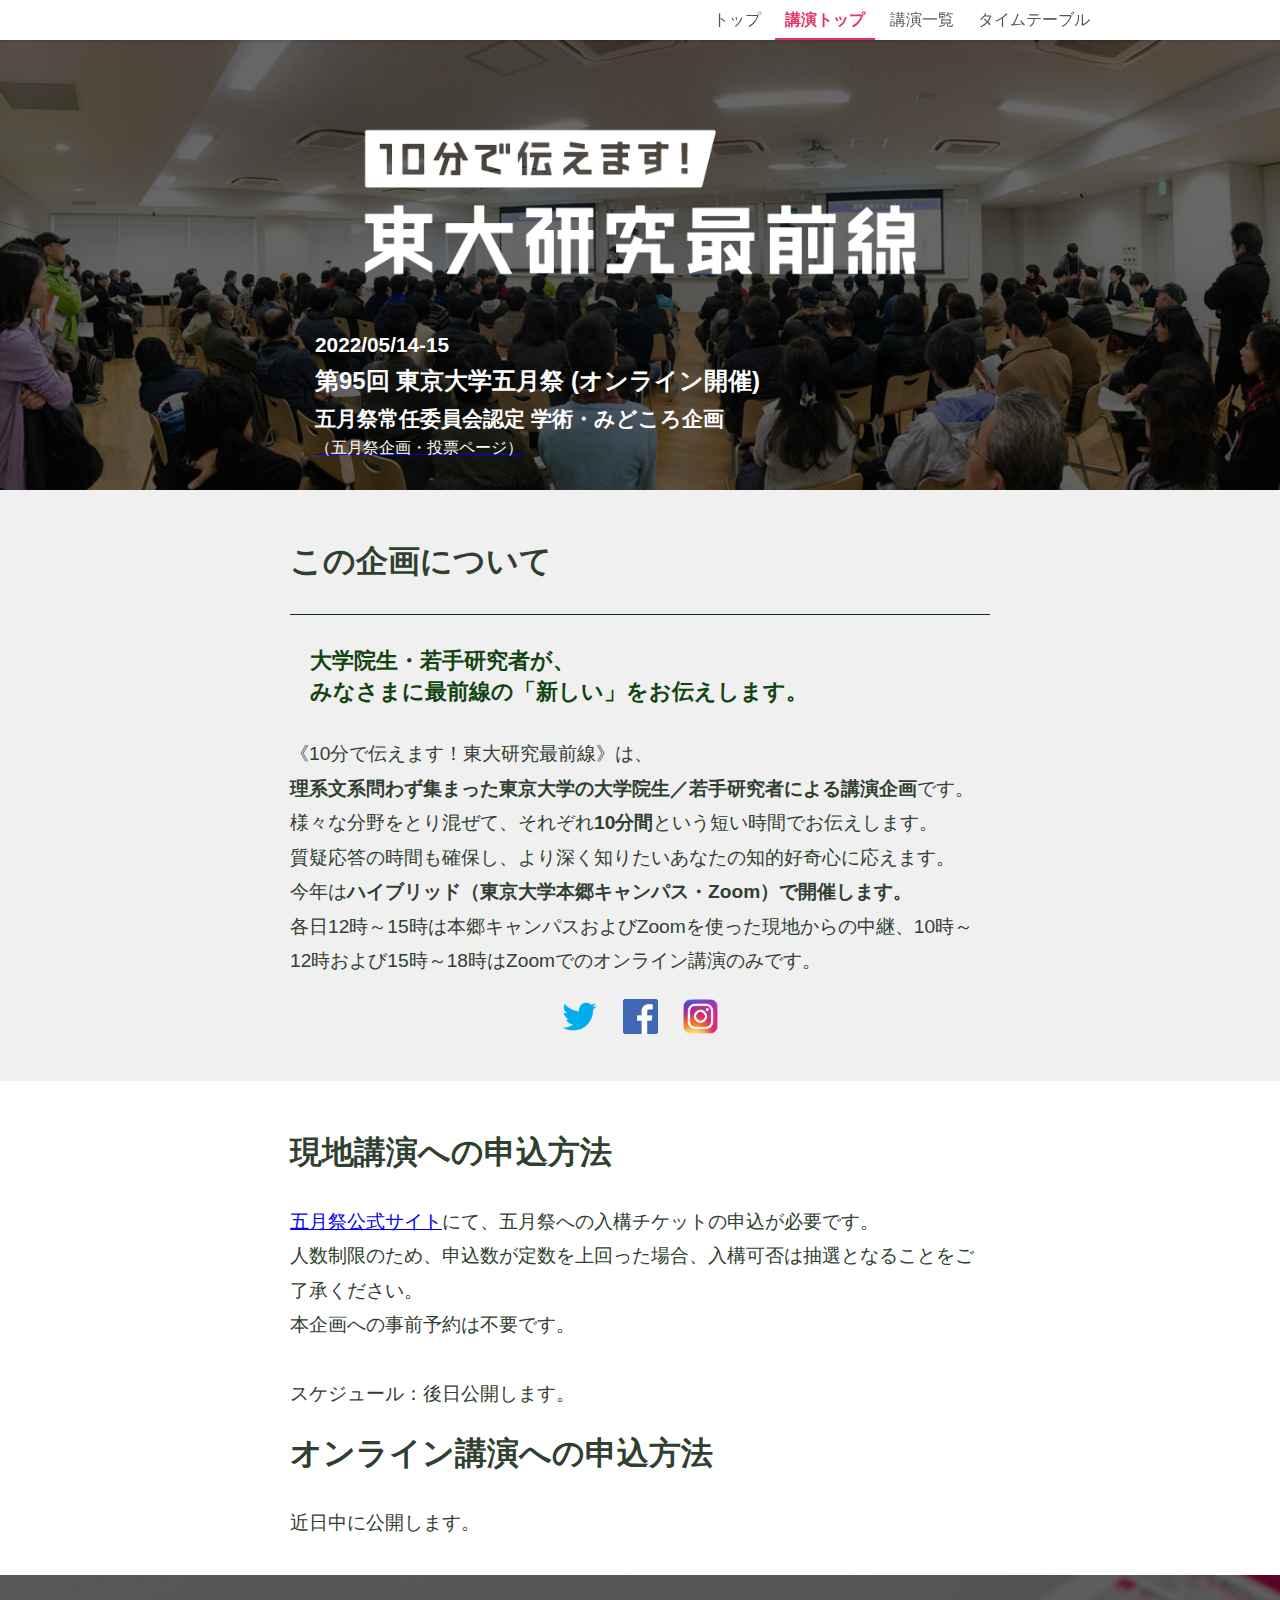
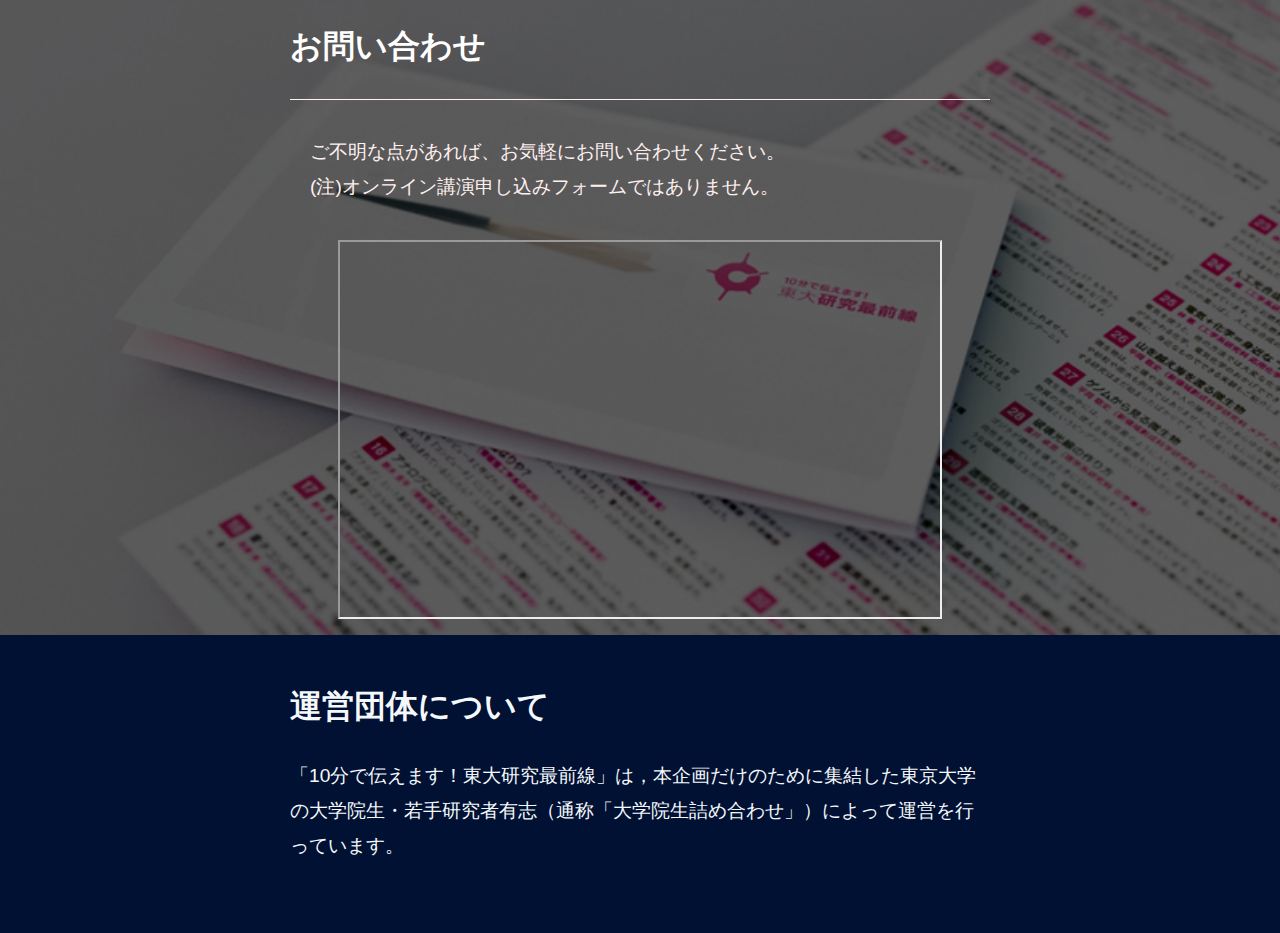
==== index.html @ 5aad7ba6 "initial" ====
﻿<!DOCTYPE html>
<html lang="ja">
  <head>
    <meta charset="UTF-8">
    <meta name="viewport" content="width=360">
    <meta name="description" content="2022年度東京大学五月祭企画「10分で伝えます！東大研究最前線」のウェブページです。最先端の研究について10分間で分かりやすくお伝えします。">
    <meta name="keywords" content="東京大学,東大,五月祭,学園祭,講演,2022,10分で伝えます,10分,東大研究最前線,研究最前線,研究">
    <title>2022年度五月祭「10分で伝えます！東大研究最前線」</title>
    <link rel="stylesheet" href="css/main.css?201804201023">

    <!-- OGP -->
    <meta name="twitter:card" content="summary">
    <meta name="twitter:site" content="@ut10min">
    <meta name="twitter:creator" content="@ut10min">
    <meta name="twitter:title" content="2022年度五月祭「10分で伝えます！東大研究最前線」 - 講演トップ">
    <meta name="twitter:description" content="2022年度東京大学五月祭企画「10分で伝えます！東大研究最前線」のウェブページです。最先端の研究について10分間で分かりやすくお伝えします。">
    <meta name="twitter:image" content="https://ut-10min.github.io/mf95/img/kf_min.png">
    <meta property="og:title" content="2022年度五月祭「10分で伝えます！東大研究最前線」 - 講演トップ">
    <meta property="og:url" content="https://ut-10min.github.io/mf95/timetable.html">
    <meta property="og:image" content="https://ut-10min.github.io/mf95/img/kf_min.png">
    <meta property="og:site_name" content="2022年度五月祭「10分で伝えます！東大研究最前線」">

    <!-- jQuery -->
    <script src="https://ajax.googleapis.com/ajax/libs/jquery/1.8.2/jquery.min.js"></script>

    <!-- Global site tag (gtag.js) - Google Analytics -->
    <script async src="https://www.googletagmanager.com/gtag/js?id=UA-123778672-1"></script>
    <script>
      window.dataLayer = window.dataLayer || [];
      function gtag(){dataLayer.push(arguments);}
      gtag('js', new Date());

      gtag('config', 'UA-123778672-1');
    </script>

    <!-- user script -->
    <script src="js/main.js"></script>
  </head>
  <body>
    <div class="fixed-nav">
      <div class="fixed-nav-inner">
        <a href="/">トップ</a>
        <!-- <a href="index.html" class="active">トップ</a> -->
        <a href="index.html" class="active">講演トップ</a>
        <a href="talks.html">講演一覧</a>
        <a href="timetable.html">タイムテーブル</a>
      </div>
    </div>
    <div class="container">
      <div id="title-hero">
        <div id="title-logo">
          <img src="img/title.png">
        </div>
        <div id="title-info">
          <p>2022/05/14-15</p>
          <h4>第95回&nbsp;東京大学五月祭 (オンライン開催)</h4>
           <!--<p>申込は<a href="https://ut-10min.github.io/registration/" style="color : #ffffff;">こちら</a>から</p>-->
          <p>五月祭常任委員会認定&nbsp;学術・みどころ企画</p>
          <a href="vote.html"><font color="#fffafa">（五月祭企画・投票ページ）</font></a> 
        </div>
      </div>
      <div class="full-article" id="article-intro">
        <h2>この企画について</h2>
        <div class="article-headline">
          <h3>大学院生・若手研究者が、<br>
          みなさまに最前線の「新しい」をお伝えします。</h3>
        </div>
        <p>
            《10分で伝えます！東大研究最前線》は、<br>
            <b>理系文系問わず集まった東京大学の大学院生／若手研究者による講演企画</b>です。<br>
            様々な分野をとり混ぜて、それぞれ<b>10分間</b>という短い時間でお伝えします。<br>
            質疑応答の時間も確保し、より深く知りたいあなたの知的好奇心に応えます。<br>
            今年は<b>ハイブリッド（東京大学本郷キャンパス・Zoom）で開催します。</b><br />
            各日12時～15時は本郷キャンパスおよびZoomを使った現地からの中継、10時～12時および15時～18時はZoomでのオンライン講演のみです。
        </p>
        <p class="center" id="socialicons">
          <a href="https://twitter.com/ut10min" target="_blank">
            <img src="img/tweet.png"></a>
          <a href="https://www.facebook.com/10minScience/" target="_blank">
            <img src="img/facebook.png"></a>
          <a href="https://www.instagram.com/ut10min/" target="_blank">
          <!-- <a href="img/instagram_qr.png" target="_blank"> -->
            <img src="img/instagram.png"></a>
            <!-- <img src="img/instagram_qr.png"></a> -->
        </p>
      </div>
      <div class="full-article" id="article-access">
        <h2>現地講演への申込方法</h2>
        <p>
            <a href="https://gogatsusai.jp/95/visitor/entry" target="_blank">五月祭公式サイト</a>にて、五月祭への入構チケットの申込が必要です。<br />
            人数制限のため、申込数が定数を上回った場合、入構可否は抽選となることをご了承ください。<br />
            本企画への事前予約は不要です。<br/>
            <br/>
    <!--講演はzoomビデオウェビナーを通して行います。<br>
          申込方法は近日公開します。-->
          <!-- <b>申込みはこちらの<a href="https://ut-10min.github.io/registration/">参加者登録フォーム</a>からお願いします。</b><br>-->
          <!--申込終了しました。ご参加ありがとうございました。<br>-->
          <!--[2022/11/21 11:00-12:30頃] 参加者登録フォームとカンパページが入れ替わる事態が発生しておりました。皆様にご迷惑をおかけし、大変申し訳ございません。現在は復旧しております。-->
          <!--<br>-->
          <!--<br>-->
          <!--<br>-->
          スケジュール：後日公開します。
          <!--よろしければ、こちらの<a href="https://ut-10min.github.io/donation/">PayPalウェブサイト</a>から本企画の運営のためのカンパにご協力ください。<br>-->
        </p>
        <h2>オンライン講演への申込方法</h2>
          <p>
              近日中に公開します。
          </p>
      </div>
      <!-- <div class="full-article" id="article-access">
        <h2>会場へのアクセス</h2>
        <div class="article-headline">
            <p>東京大学本郷キャンパス
                <br>工学部３号館 ２階 ３１号講義室</p>
            <p>開場時間：10:00 - 17:30</p>
        </div>
        <div id="access-googlemap">
            <div class="remove-touch">
                <iframe src="https://www.google.com/maps/embed?pb=!1m18!1m12!1m3!1d6479.20333761522!2d139.76010608715725!3d35.71141868380677!2m3!1f0!2f0!3f0!3m2!1i1024!2i768!4f13.1!3m3!1m2!1s0x0%3A0xc0370d80ba52c2f4!2z5p2x5Lqs5aSn5a2m5bel5a2m6YOoM-WPt-mkqA!5e0!3m2!1sja!2sjp!4v1492669423430"
                    width="700" height="550" frameborder="0" style="border:0" allowfullscreen></iframe>
            </div>
            <div class="remove-pc">
                <iframe src="https://www.google.com/maps/embed?pb=!1m18!1m12!1m3!1d6479.305314758033!2d139.76019191784573!3d35.7101642232438!2m3!1f0!2f0!3f0!3m2!1i1024!2i768!4f13.1!3m3!1m2!1s0x0%3A0xc0370d80ba52c2f4!2z5p2x5Lqs5aSn5a2m5bel5a2m6YOoM-WPt-mkqA!5e0!3m2!1sja!2sjp!4v1492669562264"
                    width="300" height="300" frameborder="0" style="border:0" allowfullscreen></iframe>
            </div>
        </div>
      </div> -->
      <div class="full-article article-dark" id="article-inquiry">
        <h2>お問い合わせ</h2>
        <div class="article-headline">
          <p>
            ご不明な点があれば、お気軽にお問い合わせください。
            <br>(注)オンライン講演申し込みフォームではありません。
          </p>
        </div>
        <div id="inquiry-form-pc">
          <iframe src="https://ws.formzu.net/fgen/S65772278/" id="inqury-iframe" scrolling="yes"></iframe>
        </div>
        <div id="inquiry-form-touch">
          <iframe src="https://ws.formzu.net/sfgen/S65772278/" id="inqury-iframe" scrolling="yes"></iframe>
        </div>
      </div>
      <div class="full-article" id="article-us">
        <h2>運営団体について</h2>
        <p>
          「10分で伝えます！東大研究最前線」は，本企画だけのために集結した東京大学の大学院生・若手研究者有志（通称「大学院生詰め合わせ」）によって運営を行っています。<br>
          <br>
        </p>
        <!-- <p>本団体では，企画に参加・協力してくださる院生（含: 六年制学科高学年生）の方を募集しています！お問い合わせフォームからお気軽にお声掛けください。</p> -->
      </div>
    </div>
  </body>
</html>
---- css/main.css ----
@charset "UTF-8";
/* utility */
.clearfix:after {
  content: "";
  clear: both;
  display: block; }

@media screen and (max-width: 639px) {
  .remove-touch {
    display: none; } }

@media screen and (min-width: 640px) {
  .remove-pc {
    display: none; } }

@media screen and (max-width: 639px) {
  html {
    font-size: 70%; } }

body {
  margin: 40px 0 0 0;
  background: #F5F8FA;
  font-family: 'ヒラギノ角ゴ Pro W3','Hiragino Kaku Gothic Pro','メイリオ',Meiryo,Osaka,'ＭＳ Ｐゴシック','MS PGothic',sans-serif;
  color: #304030; }

.fixed-nav {
  position: fixed;
  top: 0px;
  width: 100%;
  height: 40px;
  z-index: 10000;
  background: #fff;
  box-shadow: 0 0 2px 2px rgba(0, 0, 0, 0.1);
  text-align: right; }
  .fixed-nav .fixed-nav-inner {
    max-width: 960px;
    height: 100%;
    margin: 0 auto;
    box-sizing: border-box;
    padding: 0 20px; }
    @media screen and (max-width: 639px) {
      .fixed-nav .fixed-nav-inner {
        padding: 0 10px; } }
  .fixed-nav a {
    display: inline-block;
    height: 100%;
    padding: 0 10px;
    box-sizing: border-box;
    text-decoration: none;
    line-height: 40px;
    color: #555; }
    @media screen and (max-width: 639px) {
      .fixed-nav a {
        padding: 0 5px;
        font-size: 120%; } }
    .fixed-nav a:hover, .fixed-nav a.active {
      border-bottom: solid 2px #e73262;
      color: #e73262;
      font-weight: bolder; }

.container {
  width: 100%;
  margin: 0 auto;
  background: #fff; }
  .container a.anchor {
    display: block;
    visibility: none;
    position: relative;
    top: -40px; }

.full-article {
  margin: 0 auto;
  padding: 30px 5%; }
  @media screen and (max-width: 639px) {
    .full-article {
      padding: 15px 5%; } }
  .full-article h2 {
    max-width: 700px;
    margin: 20px auto 30px;
    font-size: 200%; }
    @media screen and (max-width: 639px) {
      .full-article h2 {
        margin: 15px auto 20px; } }
  .full-article p {
    max-width: 700px;
    margin: 5px auto;
    font-size: 120%;
    line-height: 180%; }
    @media screen and (max-width: 639px) {
      .full-article p {
        line-height: 170%; } }
    .full-article p.center {
      text-align: center; }
  .full-article a {
    text-decoration: underline; }
    .full-article a:visited {
      color: #304030; }
  .full-article .article-headline {
    box-sizing: border-box;
    max-width: 700px;
    margin: 20px auto;
    padding: 30px 20px 10px;
    border-top: solid 1px #003300;
    color: #114411; }
    @media screen and (max-width: 639px) {
      .full-article .article-headline {
        margin: 20px auto 10px;
        padding: 15px 15px; } }
    .full-article .article-headline h3 {
      font-size: 140%;
      margin: 0; }
  .full-article.article-dark {
    color: #fff; }
    .full-article.article-dark .article-headline {
      color: #fff0f0;
      border-color: #fff0f0; }
    .full-article.article-dark a {
      text-decoration: underline;
      color: #fff0f0; }

#title-hero {
  box-sizing: border-box;
  height: 450px;
  background-image: url(../img/title_background.png);
  background-size: cover;
  background-position: center;
  padding-top: 80px; }
  @media screen and (max-width: 640px) {
    #title-hero {
      height: 300px; } }
  @media screen and (max-width: 640px) {
    #title-hero {
      padding-top: 50px; } }
  #title-hero #title-logo {
    margin: 0 auto;
    max-width: 600px;
    text-align: center; }
    #title-hero #title-logo img {
      width: 95%; }
  #title-hero #title-info {
    margin: 45px auto;
    padding: 0 10px;
    max-width: 650px;
    text-align: left; }
    @media screen and (max-width: 640px) {
      #title-hero #title-info {
        margin: 30px auto; } }
    #title-hero #title-info p {
      color: #fff;
      font-weight: bold;
      font-size: 130%;
      margin: 5px 0; }
    #title-hero #title-info h4 {
      color: #fff;
      font-size: 150%;
      margin: 8px 0; }

#article-intro {
  background-color: #f0f0f0; }
  #article-intro #socialicons {
    margin-top: 20px; }
    #article-intro #socialicons img {
      height: 35px;
      margin: 0 10px; }

#article-access #access-googlemap {
  text-align: center; }

#article-inquiry {
  height: 600px;
  background-image: url(../img/pamphlet.png);
  background-size: cover;
  background-position: center; }
  @media screen and (max-width: 640px) {
    #article-inquiry {
      height: 650px; } }
  #article-inquiry #inquiry-form-pc {
    text-align: center; }
    @media screen and (max-width: 639px) {
      #article-inquiry #inquiry-form-pc {
        display: none; } }
    #article-inquiry #inquiry-form-pc iframe {
      width: 600px;
      height: 375px; }
  #article-inquiry #inquiry-form-touch {
    text-align: center; }
    @media screen and (min-width: 640px) {
      #article-inquiry #inquiry-form-touch {
        display: none; } }
    #article-inquiry #inquiry-form-touch iframe {
      width: 300px;
      height: 460px; }

#article-credit {
  background: #142b18; }
  #article-credit h3 {
    margin-top: 30px;
    text-align: center;
    font-size: 140%; }
  #article-credit #copyright {
    margin-top: 30px;
    text-align: center;
    font-size: 80%; }

.talk-header {
  margin-bottom: 10px; }
  .talk-header span.title {
    font-size: 140%; }
  .talk-header span.name {
    font-size: 110%; }
  .talk-header span.major {
    font-size: 110%;
    color: gray; }

.talk-abs {
  margin-bottom: 30px;
  margin-left: 20px; }

.time-table {
  margin-left: 10px; }
  .time-table td.title {
    padding-left: 10px; }
  .time-table td.name {
    padding-left: 10px; }

/*# sourceMappingURL=main.css.map */
#article-us {
  background: #013; 
  color: #F5F8FA;}
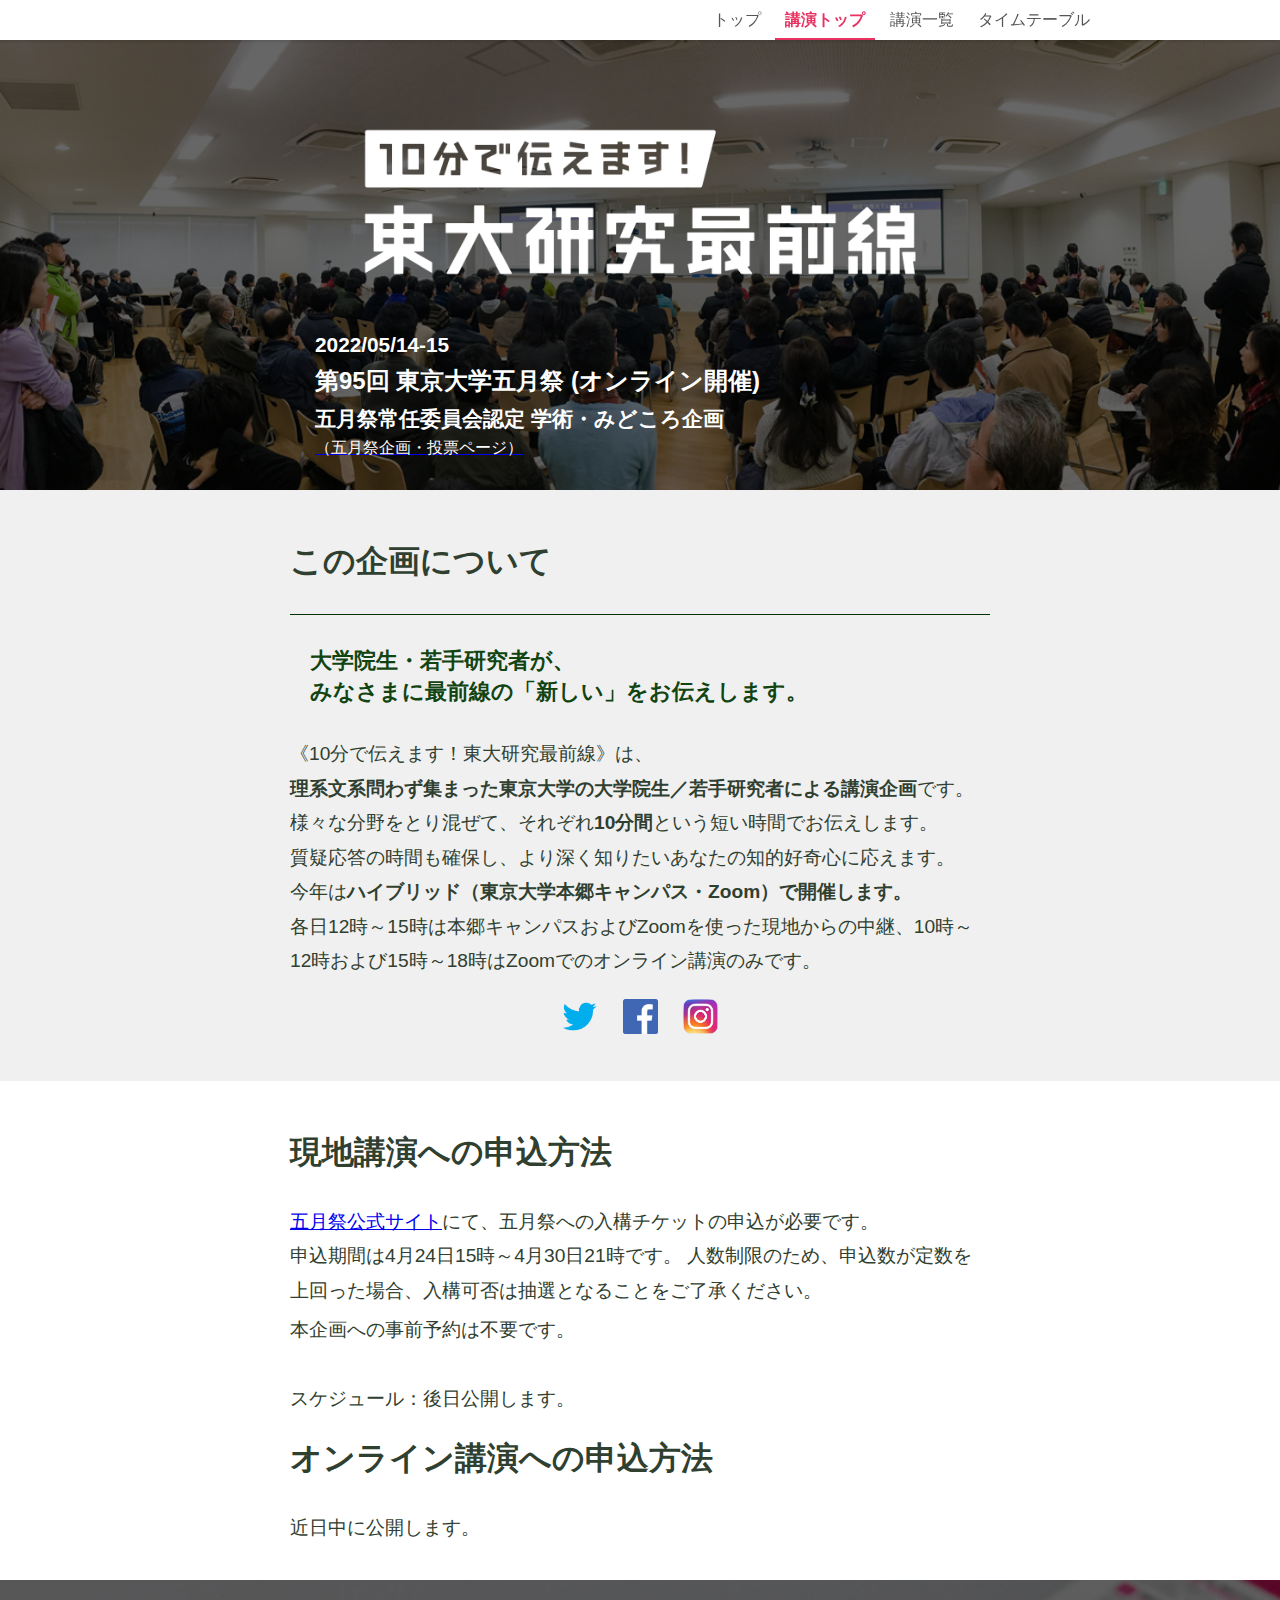
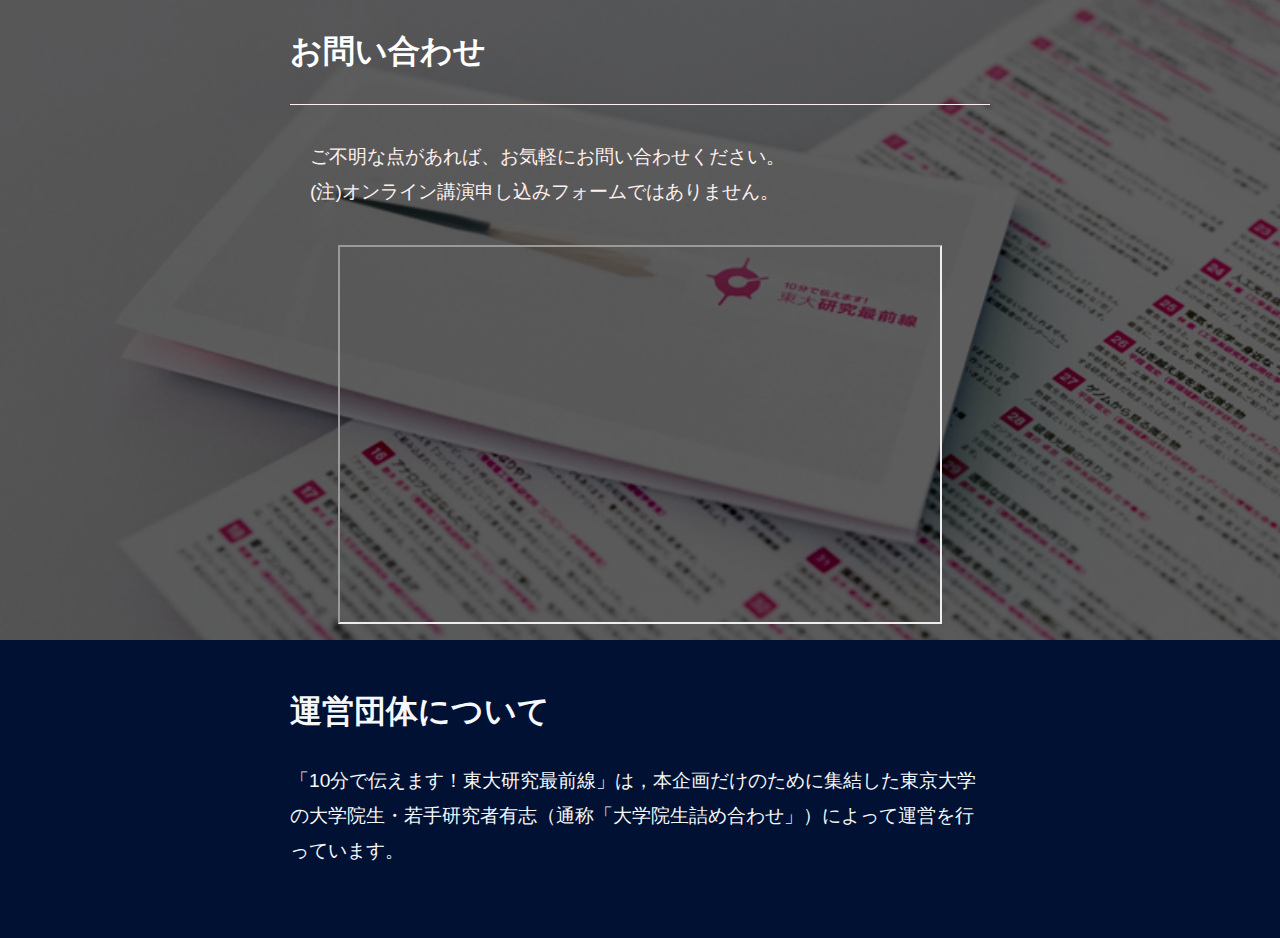
==== commit 65e42d14: "update" ====
--- a/index.html
+++ b/index.html
@@ -88,7 +88,10 @@
         <h2>現地講演への申込方法</h2>
         <p>
             <a href="https://gogatsusai.jp/95/visitor/entry" target="_blank">五月祭公式サイト</a>にて、五月祭への入構チケットの申込が必要です。<br />
+            申込期間は4月24日15時～4月30日21時です。
             人数制限のため、申込数が定数を上回った場合、入構可否は抽選となることをご了承ください。<br />
+        </p>
+          <p>
             本企画への事前予約は不要です。<br/>
             <br/>
     <!--講演はzoomビデオウェビナーを通して行います。<br>
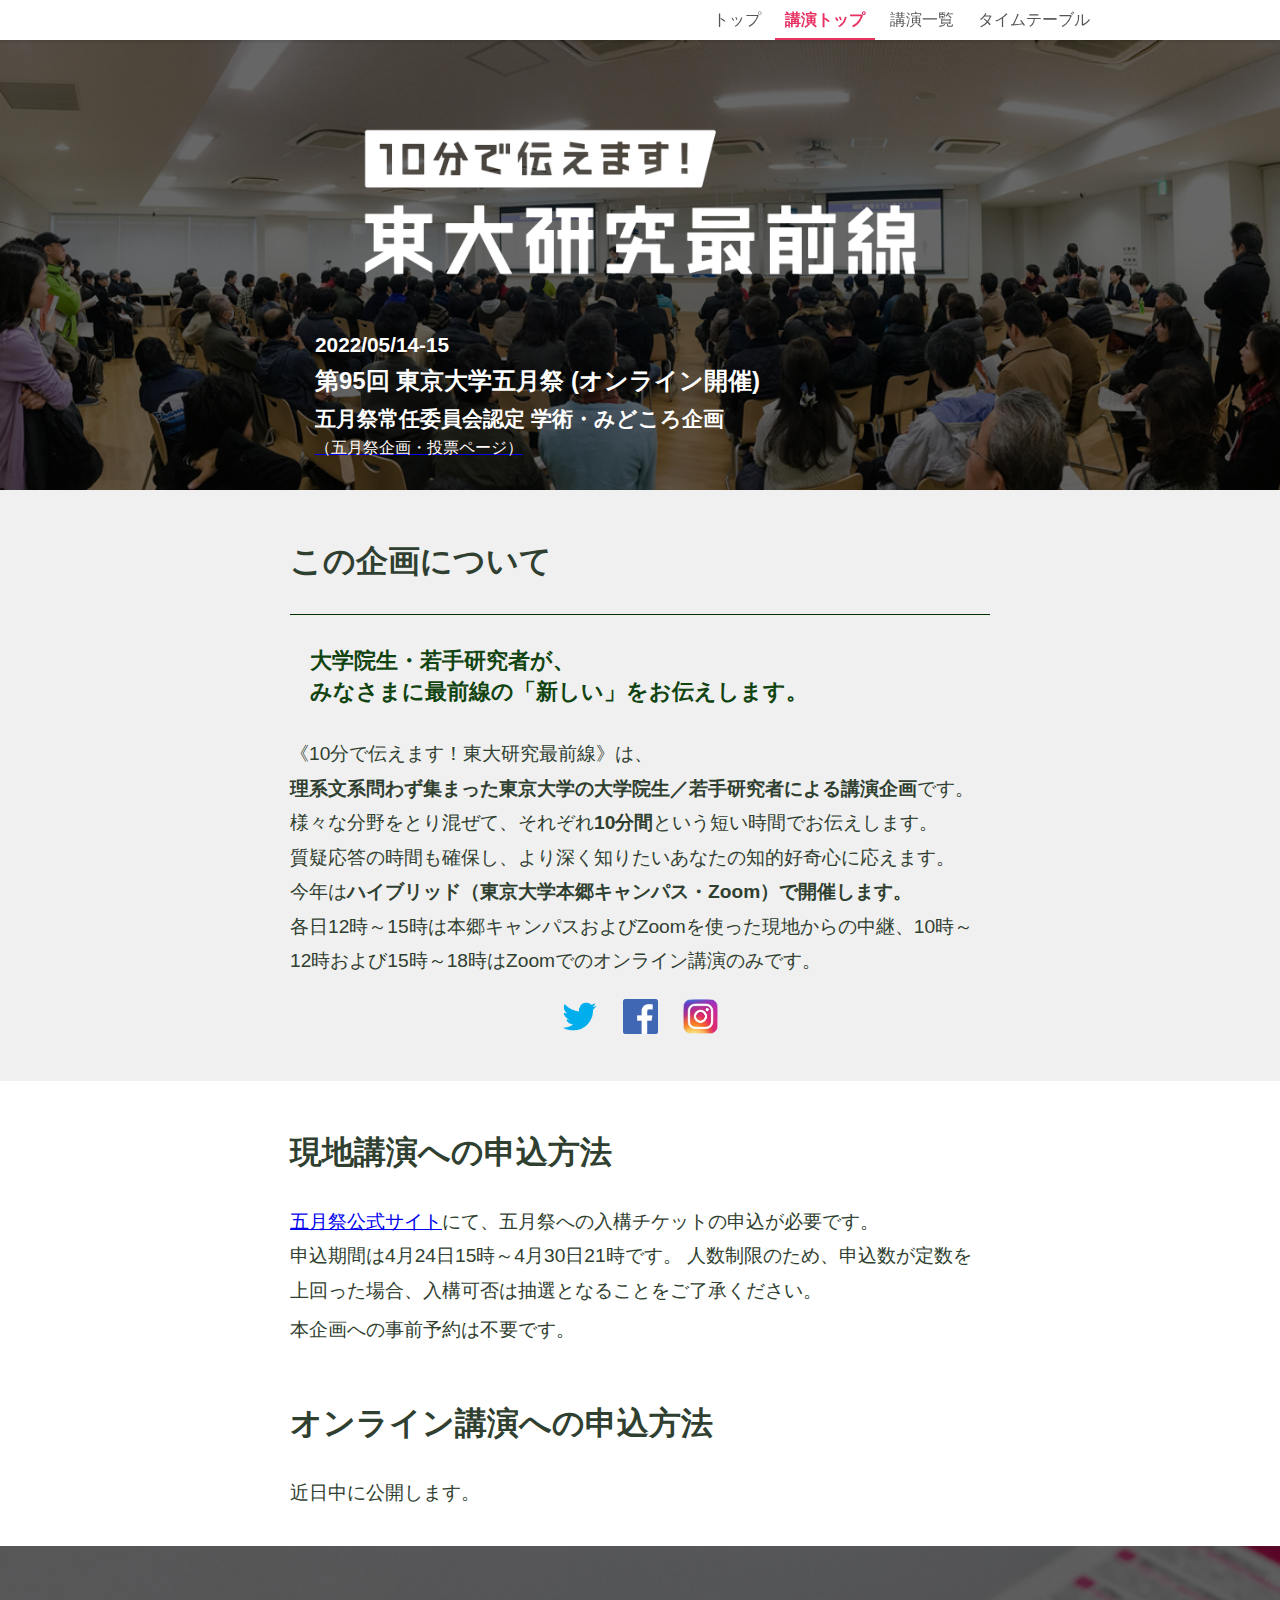
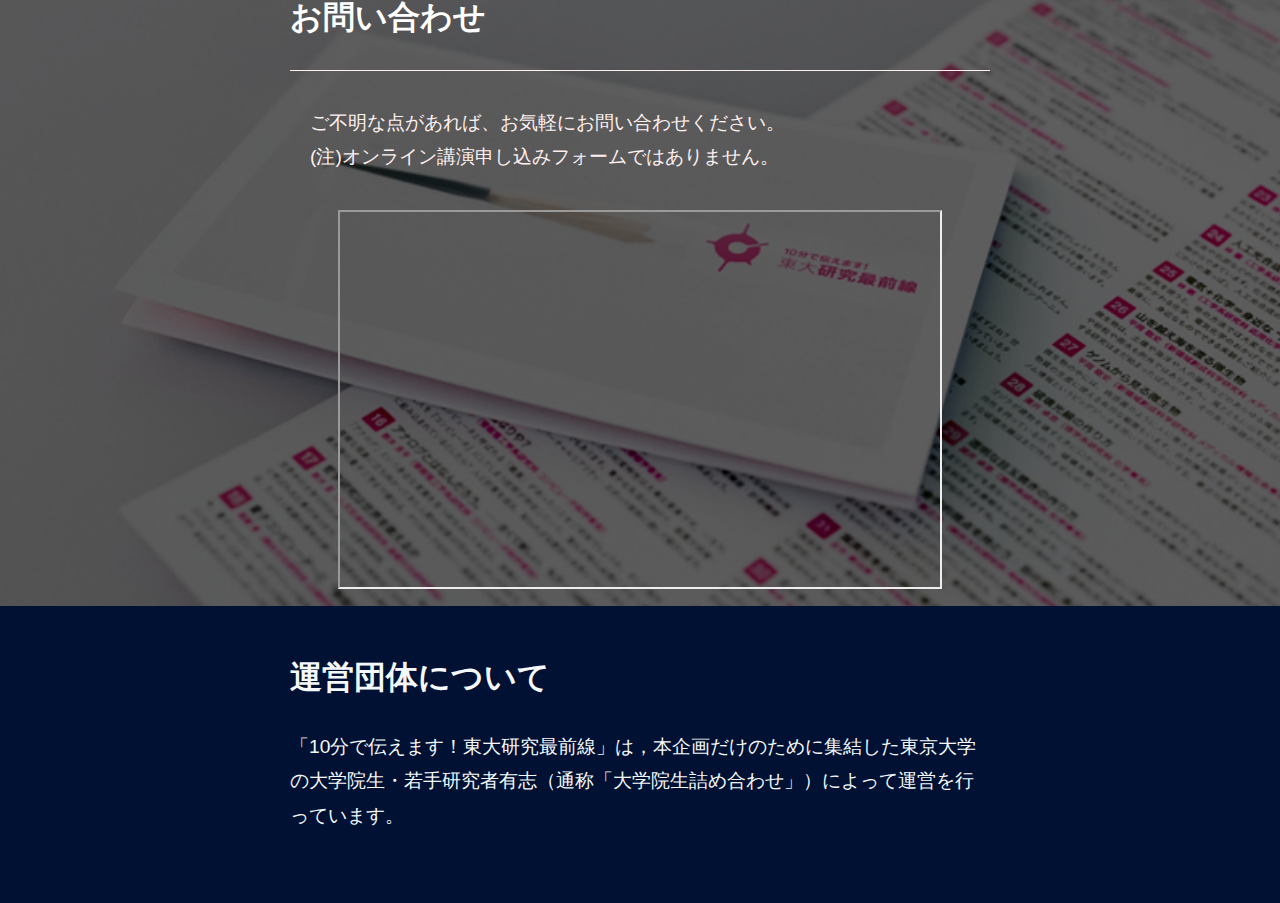
==== commit a716df36: "Update index.html" ====
--- a/index.html
+++ b/index.html
@@ -102,7 +102,6 @@
           <!--<br>-->
           <!--<br>-->
           <!--<br>-->
-          スケジュール：後日公開します。
           <!--よろしければ、こちらの<a href="https://ut-10min.github.io/donation/">PayPalウェブサイト</a>から本企画の運営のためのカンパにご協力ください。<br>-->
         </p>
         <h2>オンライン講演への申込方法</h2>
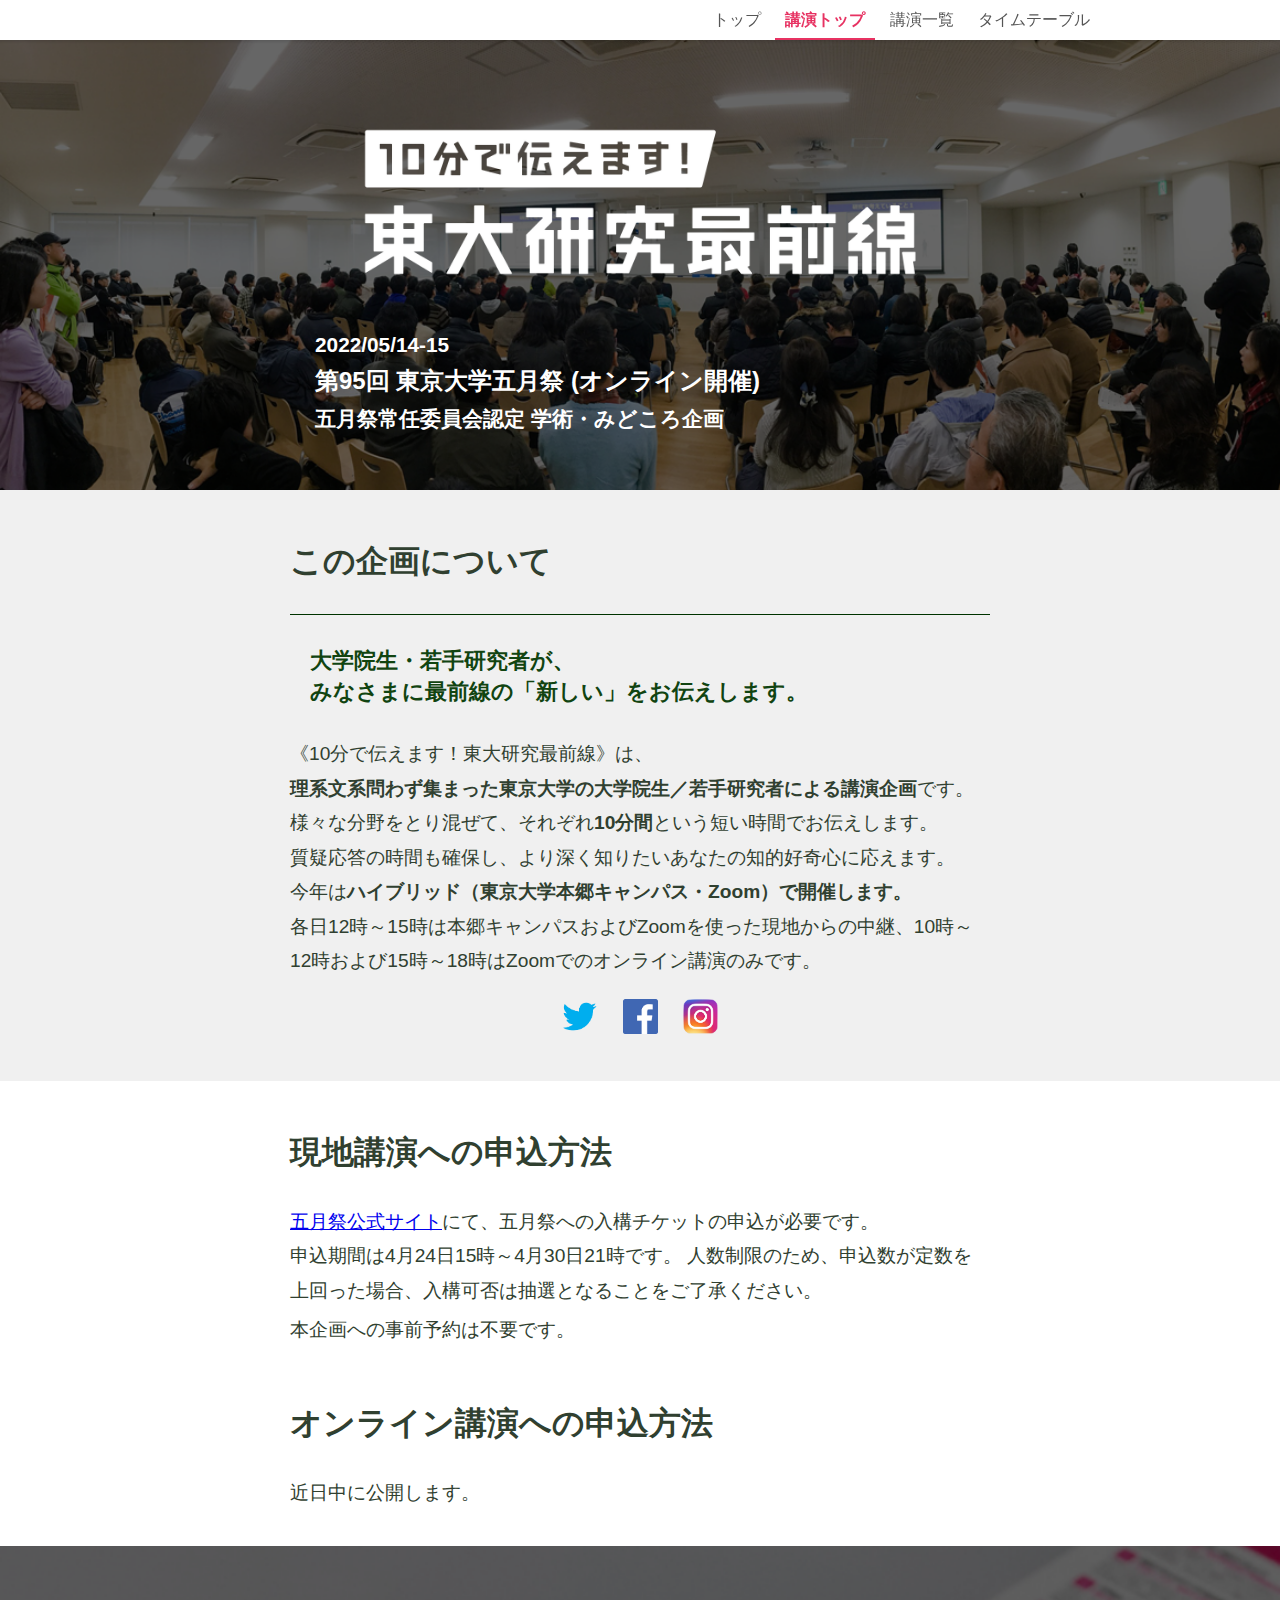
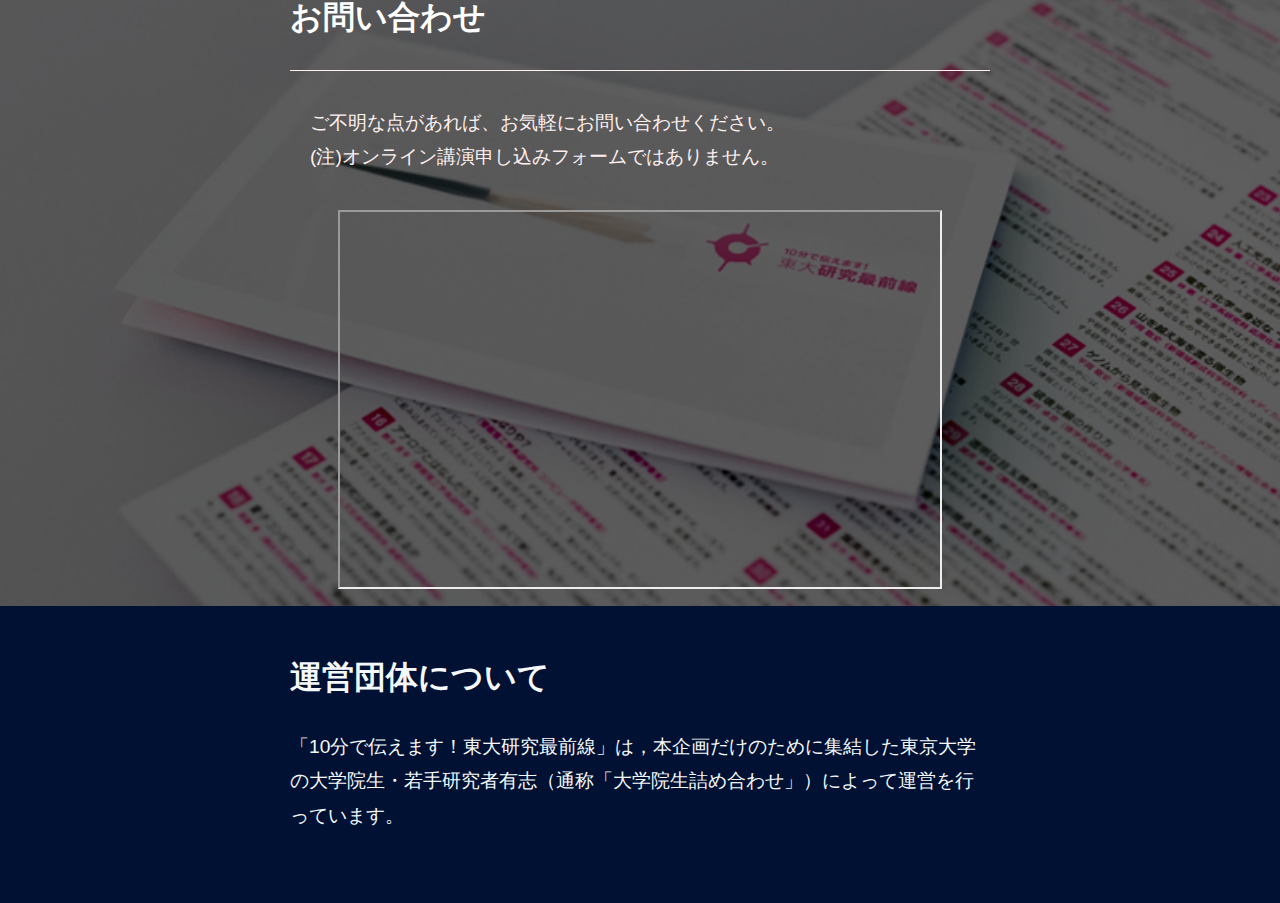
==== commit ccc06cc4: "delete vote" ====
--- a/index.html
+++ b/index.html
@@ -56,7 +56,7 @@
           <h4>第95回&nbsp;東京大学五月祭 (オンライン開催)</h4>
            <!--<p>申込は<a href="https://ut-10min.github.io/registration/" style="color : #ffffff;">こちら</a>から</p>-->
           <p>五月祭常任委員会認定&nbsp;学術・みどころ企画</p>
-          <a href="vote.html"><font color="#fffafa">（五月祭企画・投票ページ）</font></a> 
+          <!--<a href="vote.html"><font color="#fffafa">（五月祭企画・投票ページ）</font></a>--> 
         </div>
       </div>
       <div class="full-article" id="article-intro">
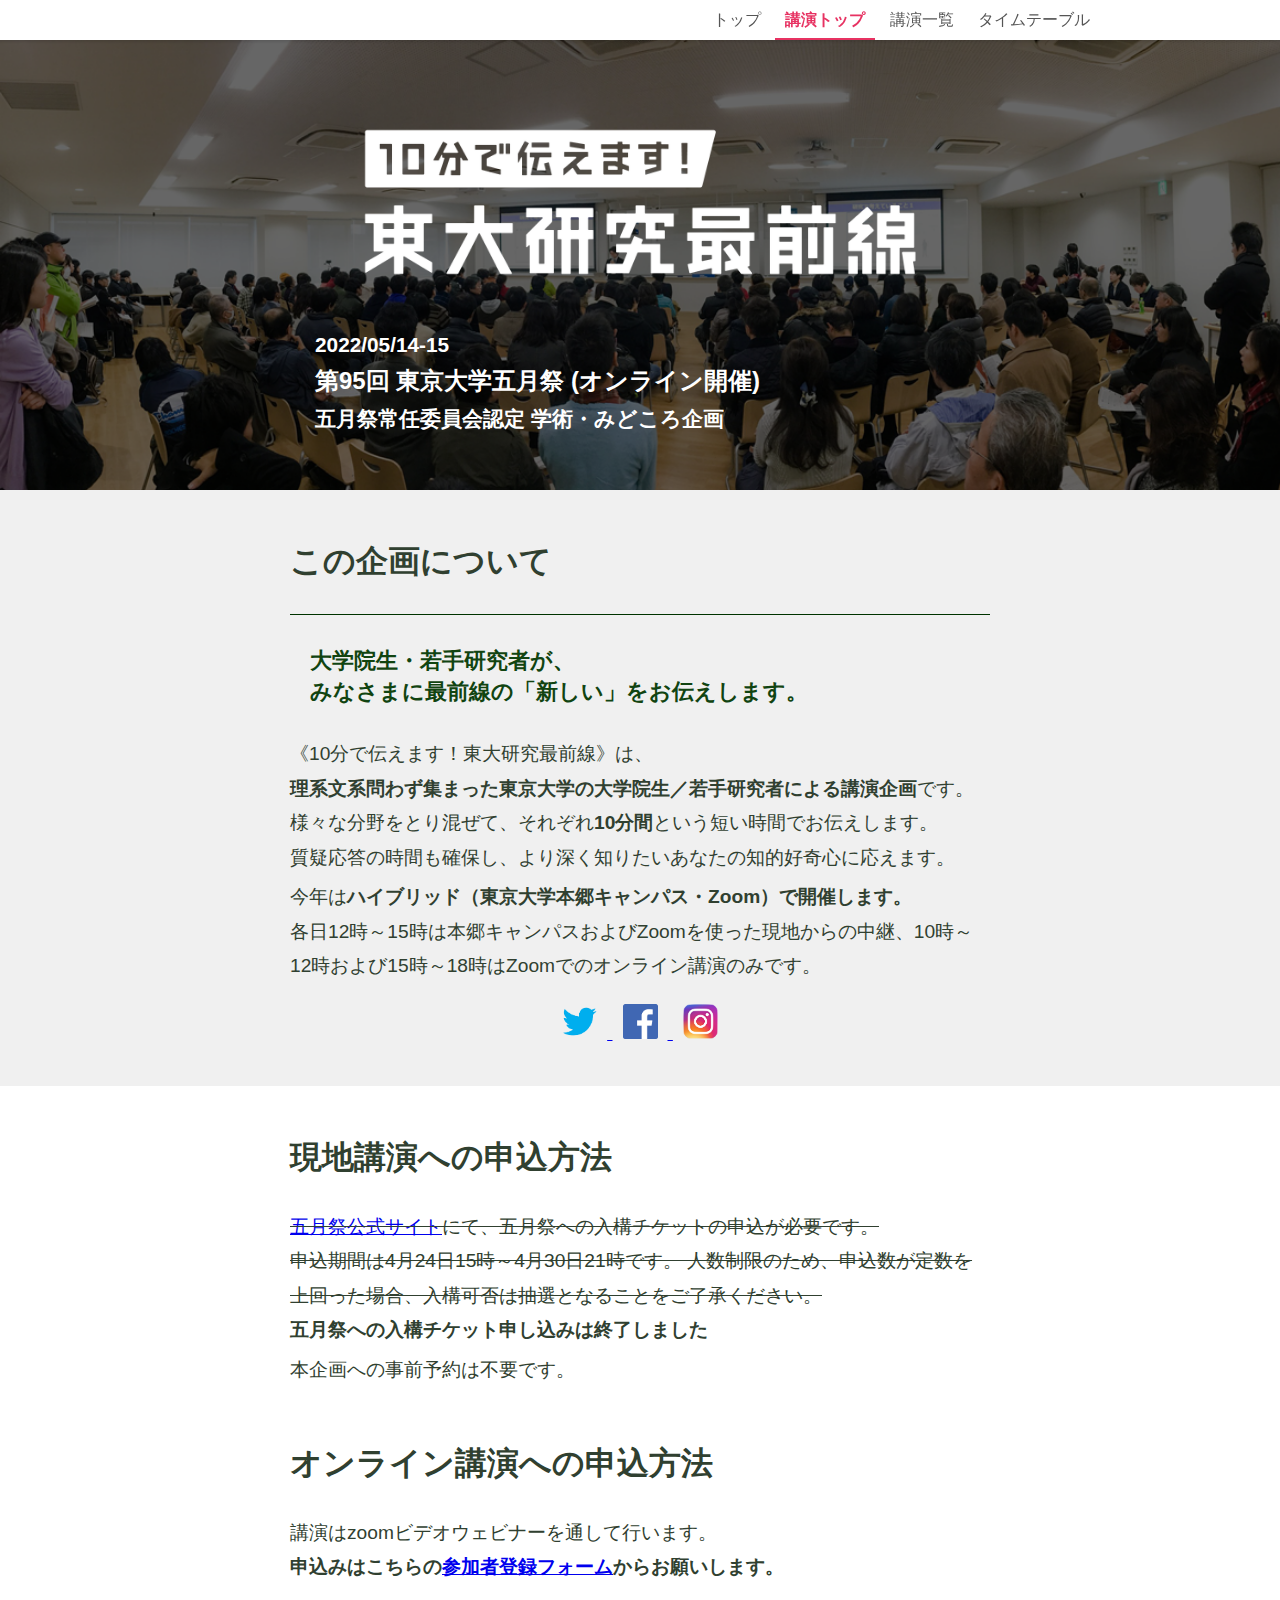
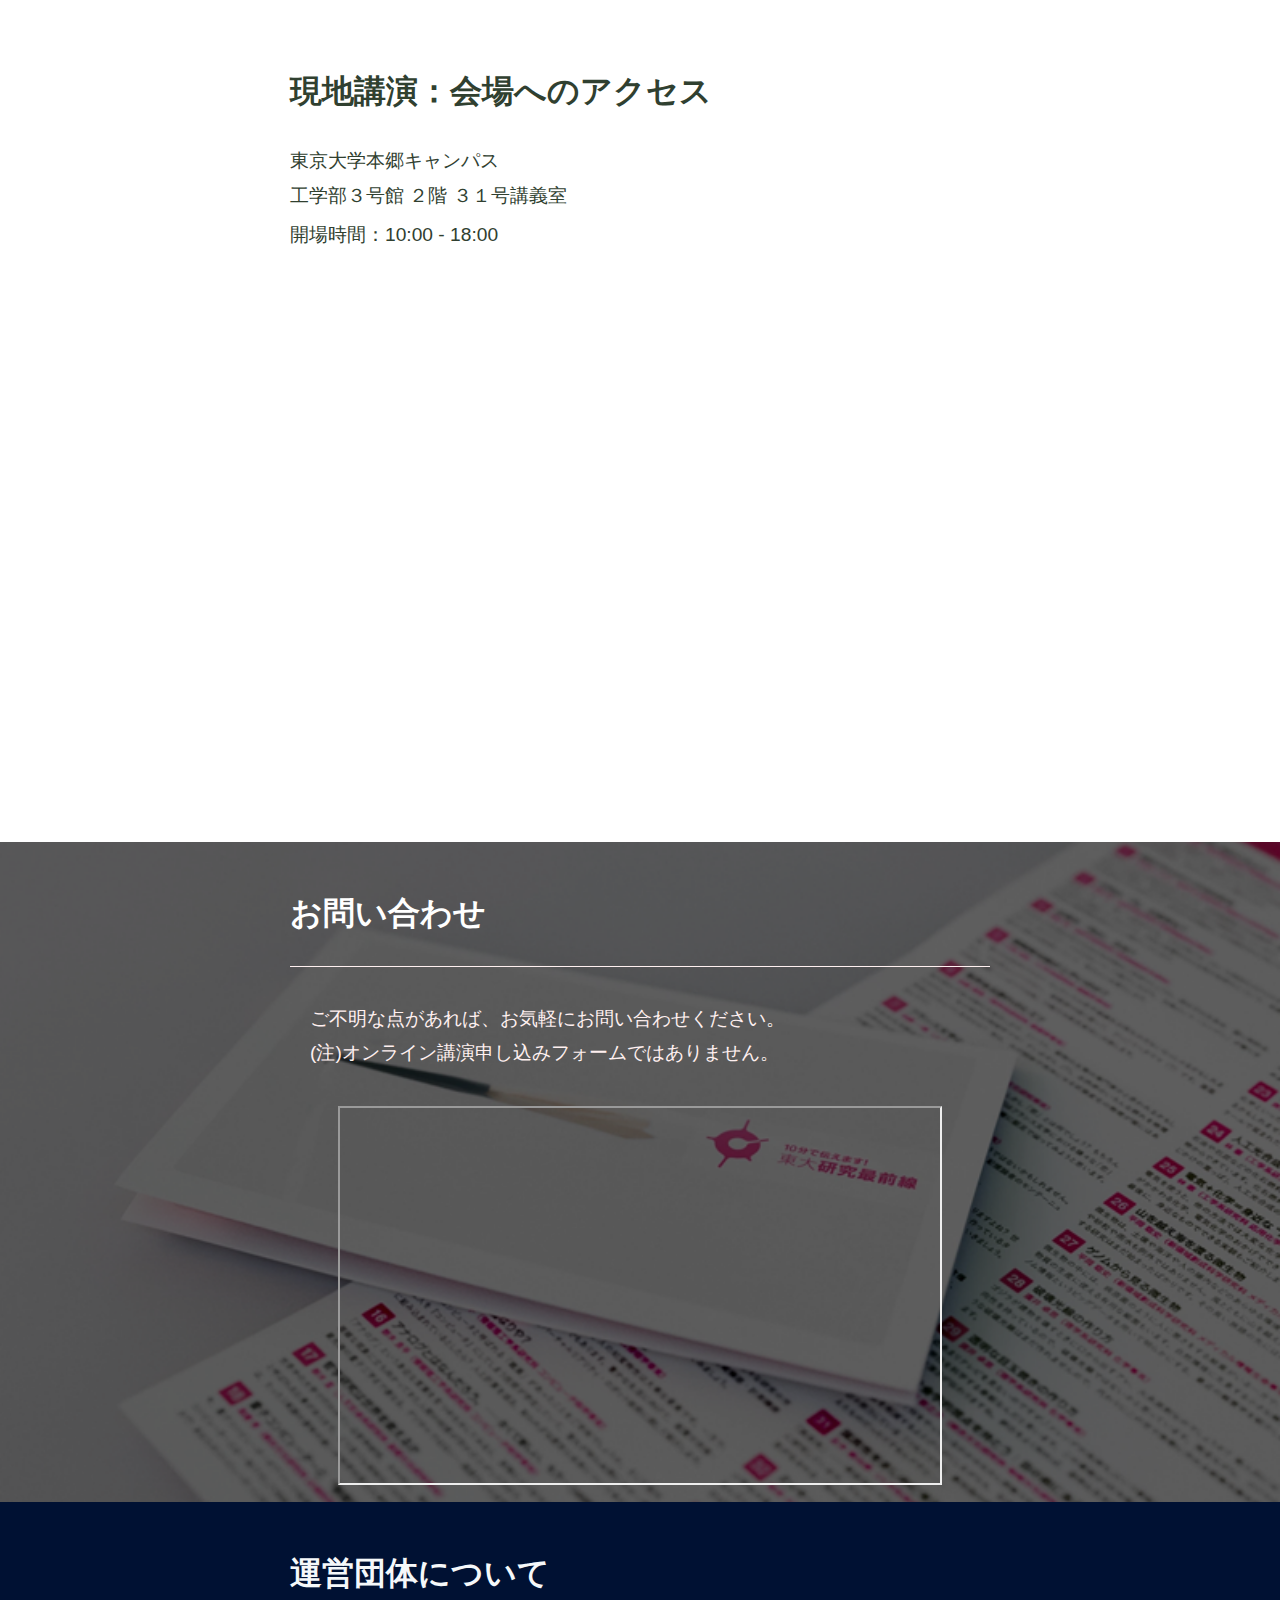
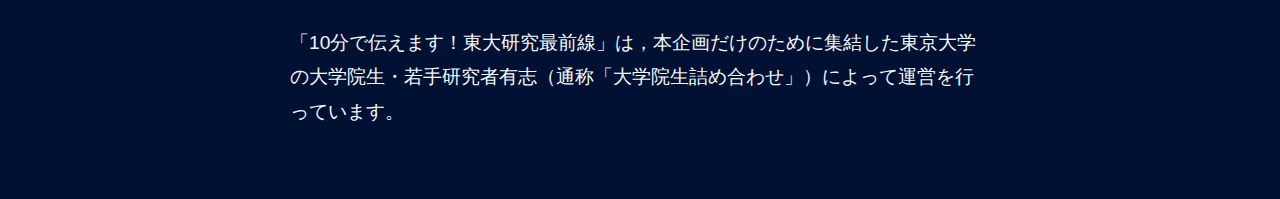
==== commit 8a3fc668: "update online registration" ====
--- a/index.html
+++ b/index.html
@@ -7,6 +7,7 @@
     <meta name="keywords" content="東京大学,東大,五月祭,学園祭,講演,2022,10分で伝えます,10分,東大研究最前線,研究最前線,研究">
     <title>2022年度五月祭「10分で伝えます！東大研究最前線」</title>
     <link rel="stylesheet" href="css/main.css?201804201023">
+    <link rel="icon" href="img/favicon.ico">
 
     <!-- OGP -->
     <meta name="twitter:card" content="summary">
@@ -47,109 +48,119 @@
       </div>
     </div>
     <div class="container">
-      <div id="title-hero">
-        <div id="title-logo">
-          <img src="img/title.png">
-        </div>
-        <div id="title-info">
-          <p>2022/05/14-15</p>
-          <h4>第95回&nbsp;東京大学五月祭 (オンライン開催)</h4>
-           <!--<p>申込は<a href="https://ut-10min.github.io/registration/" style="color : #ffffff;">こちら</a>から</p>-->
-          <p>五月祭常任委員会認定&nbsp;学術・みどころ企画</p>
-          <!--<a href="vote.html"><font color="#fffafa">（五月祭企画・投票ページ）</font></a>--> 
-        </div>
-      </div>
-      <div class="full-article" id="article-intro">
-        <h2>この企画について</h2>
-        <div class="article-headline">
-          <h3>大学院生・若手研究者が、<br>
-          みなさまに最前線の「新しい」をお伝えします。</h3>
-        </div>
-        <p>
-            《10分で伝えます！東大研究最前線》は、<br>
-            <b>理系文系問わず集まった東京大学の大学院生／若手研究者による講演企画</b>です。<br>
-            様々な分野をとり混ぜて、それぞれ<b>10分間</b>という短い時間でお伝えします。<br>
-            質疑応答の時間も確保し、より深く知りたいあなたの知的好奇心に応えます。<br>
-            今年は<b>ハイブリッド（東京大学本郷キャンパス・Zoom）で開催します。</b><br />
-            各日12時～15時は本郷キャンパスおよびZoomを使った現地からの中継、10時～12時および15時～18時はZoomでのオンライン講演のみです。
-        </p>
-        <p class="center" id="socialicons">
-          <a href="https://twitter.com/ut10min" target="_blank">
-            <img src="img/tweet.png"></a>
-          <a href="https://www.facebook.com/10minScience/" target="_blank">
-            <img src="img/facebook.png"></a>
-          <a href="https://www.instagram.com/ut10min/" target="_blank">
-          <!-- <a href="img/instagram_qr.png" target="_blank"> -->
-            <img src="img/instagram.png"></a>
-            <!-- <img src="img/instagram_qr.png"></a> -->
-        </p>
-      </div>
-      <div class="full-article" id="article-access">
-        <h2>現地講演への申込方法</h2>
-        <p>
-            <a href="https://gogatsusai.jp/95/visitor/entry" target="_blank">五月祭公式サイト</a>にて、五月祭への入構チケットの申込が必要です。<br />
-            申込期間は4月24日15時～4月30日21時です。
-            人数制限のため、申込数が定数を上回った場合、入構可否は抽選となることをご了承ください。<br />
-        </p>
-          <p>
-            本企画への事前予約は不要です。<br/>
-            <br/>
-    <!--講演はzoomビデオウェビナーを通して行います。<br>
-          申込方法は近日公開します。-->
-          <!-- <b>申込みはこちらの<a href="https://ut-10min.github.io/registration/">参加者登録フォーム</a>からお願いします。</b><br>-->
-          <!--申込終了しました。ご参加ありがとうございました。<br>-->
-          <!--[2022/11/21 11:00-12:30頃] 参加者登録フォームとカンパページが入れ替わる事態が発生しておりました。皆様にご迷惑をおかけし、大変申し訳ございません。現在は復旧しております。-->
-          <!--<br>-->
-          <!--<br>-->
-          <!--<br>-->
-          <!--よろしければ、こちらの<a href="https://ut-10min.github.io/donation/">PayPalウェブサイト</a>から本企画の運営のためのカンパにご協力ください。<br>-->
-        </p>
-        <h2>オンライン講演への申込方法</h2>
-          <p>
-              近日中に公開します。
-          </p>
-      </div>
-      <!-- <div class="full-article" id="article-access">
-        <h2>会場へのアクセス</h2>
-        <div class="article-headline">
-            <p>東京大学本郷キャンパス
-                <br>工学部３号館 ２階 ３１号講義室</p>
-            <p>開場時間：10:00 - 17:30</p>
-        </div>
-        <div id="access-googlemap">
-            <div class="remove-touch">
-                <iframe src="https://www.google.com/maps/embed?pb=!1m18!1m12!1m3!1d6479.20333761522!2d139.76010608715725!3d35.71141868380677!2m3!1f0!2f0!3f0!3m2!1i1024!2i768!4f13.1!3m3!1m2!1s0x0%3A0xc0370d80ba52c2f4!2z5p2x5Lqs5aSn5a2m5bel5a2m6YOoM-WPt-mkqA!5e0!3m2!1sja!2sjp!4v1492669423430"
-                    width="700" height="550" frameborder="0" style="border:0" allowfullscreen></iframe>
+        <div id="title-hero">
+            <div id="title-logo">
+                <img src="img/title.png">
             </div>
-            <div class="remove-pc">
-                <iframe src="https://www.google.com/maps/embed?pb=!1m18!1m12!1m3!1d6479.305314758033!2d139.76019191784573!3d35.7101642232438!2m3!1f0!2f0!3f0!3m2!1i1024!2i768!4f13.1!3m3!1m2!1s0x0%3A0xc0370d80ba52c2f4!2z5p2x5Lqs5aSn5a2m5bel5a2m6YOoM-WPt-mkqA!5e0!3m2!1sja!2sjp!4v1492669562264"
-                    width="300" height="300" frameborder="0" style="border:0" allowfullscreen></iframe>
+            <div id="title-info">
+                <p>2022/05/14-15</p>
+                <h4>第95回&nbsp;東京大学五月祭 (オンライン開催)</h4>
+                <!--<p>申込は<a href="https://ut-10min.github.io/registration/" style="color : #ffffff;">こちら</a>から</p>-->
+                <p>五月祭常任委員会認定&nbsp;学術・みどころ企画</p>
+                <!--<a href="vote.html"><font color="#fffafa">（五月祭企画・投票ページ）</font></a>-->
             </div>
         </div>
-      </div> -->
-      <div class="full-article article-dark" id="article-inquiry">
-        <h2>お問い合わせ</h2>
-        <div class="article-headline">
-          <p>
-            ご不明な点があれば、お気軽にお問い合わせください。
-            <br>(注)オンライン講演申し込みフォームではありません。
-          </p>
+        <div class="full-article" id="article-intro">
+            <h2>この企画について</h2>
+            <div class="article-headline">
+                <h3>
+                    大学院生・若手研究者が、<br>
+                    みなさまに最前線の「新しい」をお伝えします。
+                </h3>
+            </div>
+            <p>
+                《10分で伝えます！東大研究最前線》は、<br>
+                <b>理系文系問わず集まった東京大学の大学院生／若手研究者による講演企画</b>です。<br>
+                様々な分野をとり混ぜて、それぞれ<b>10分間</b>という短い時間でお伝えします。<br>
+                質疑応答の時間も確保し、より深く知りたいあなたの知的好奇心に応えます。<br>
+            </p>
+            <p>
+                今年は<b>ハイブリッド（東京大学本郷キャンパス・Zoom）で開催します。</b><br />
+                各日12時～15時は本郷キャンパスおよびZoomを使った現地からの中継、10時～12時および15時～18時はZoomでのオンライン講演のみです。
+            </p>
+            <p class="center" id="socialicons">
+                <a href="https://twitter.com/ut10min" target="_blank">
+                    <img src="img/tweet.png">
+                </a>
+                <a href="https://www.facebook.com/10minScience/" target="_blank">
+                    <img src="img/facebook.png">
+                </a>
+                <a href="https://www.instagram.com/ut10min/" target="_blank">
+                    <!-- <a href="img/instagram_qr.png" target="_blank"> -->
+                    <img src="img/instagram.png">
+                </a>
+                <!-- <img src="img/instagram_qr.png"></a> -->
+            </p>
         </div>
-        <div id="inquiry-form-pc">
-          <iframe src="https://ws.formzu.net/fgen/S65772278/" id="inqury-iframe" scrolling="yes"></iframe>
+        <div class="full-article" id="article-access">
+            <h2>現地講演への申込方法</h2>
+            <p>
+                <s>
+                    <a href="https://gogatsusai.jp/95/visitor/entry" target="_blank">五月祭公式サイト</a>にて、五月祭への入構チケットの申込が必要です。<br />
+                    申込期間は4月24日15時～4月30日21時です。
+                    人数制限のため、申込数が定数を上回った場合、入構可否は抽選となることをご了承ください。<br/>
+                </s>
+                <b>五月祭への入構チケット申し込みは終了しました</b><br/>
+            </p>
+            <p>
+                本企画への事前予約は不要です。<br />
+                <br />
+                <!--申込終了しました。ご参加ありがとうございました。<br>-->
+                <!--[2022/11/21 11:00-12:30頃] 参加者登録フォームとカンパページが入れ替わる事態が発生しておりました。皆様にご迷惑をおかけし、大変申し訳ございません。現在は復旧しております。-->
+                <!--<br>-->
+                <!--<br>-->
+                <!--<br>-->
+                <!--よろしければ、こちらの<a href="https://ut-10min.github.io/donation/">PayPalウェブサイト</a>から本企画の運営のためのカンパにご協力ください。<br>-->
+            </p>
+            <h2>オンライン講演への申込方法</h2>
+            <p>
+                講演はzoomビデオウェビナーを通して行います。<br>
+                <!--申込方法は近日公開します。-->
+                <b>申込みはこちらの<a href="https://ut-10min.github.io/registration/">参加者登録フォーム</a>からお願いします。</b><br>
+            </p>
         </div>
-        <div id="inquiry-form-touch">
-          <iframe src="https://ws.formzu.net/sfgen/S65772278/" id="inqury-iframe" scrolling="yes"></iframe>
+        <div class="full-article" id="article-access">
+
+            <h2>現地講演：会場へのアクセス</h2>
+            <p>
+                東京大学本郷キャンパス
+                <br>工学部３号館 ２階 ３１号講義室
+            </p>
+            <p>開場時間：10:00 - 18:00</p>
+            <div id="access-googlemap">
+                <div class="remove-touch">
+                    <iframe src="https://www.google.com/maps/embed?pb=!1m18!1m12!1m3!1d6479.20333761522!2d139.76010608715725!3d35.71141868380677!2m3!1f0!2f0!3f0!3m2!1i1024!2i768!4f13.1!3m3!1m2!1s0x0%3A0xc0370d80ba52c2f4!2z5p2x5Lqs5aSn5a2m5bel5a2m6YOoM-WPt-mkqA!5e0!3m2!1sja!2sjp!4v1492669423430"
+                            width="700" height="550" frameborder="0" style="border:0" allowfullscreen></iframe>
+                </div>
+                <div class="remove-pc">
+                    <iframe src="https://www.google.com/maps/embed?pb=!1m18!1m12!1m3!1d6479.305314758033!2d139.76019191784573!3d35.7101642232438!2m3!1f0!2f0!3f0!3m2!1i1024!2i768!4f13.1!3m3!1m2!1s0x0%3A0xc0370d80ba52c2f4!2z5p2x5Lqs5aSn5a2m5bel5a2m6YOoM-WPt-mkqA!5e0!3m2!1sja!2sjp!4v1492669562264"
+                            width="300" height="300" frameborder="0" style="border:0" allowfullscreen></iframe>
+                </div>
+            </div>
+        </div> 
+        <div class="full-article article-dark" id="article-inquiry">
+            <h2>お問い合わせ</h2>
+            <div class="article-headline">
+                <p>
+                    ご不明な点があれば、お気軽にお問い合わせください。
+                    <br>(注)オンライン講演申し込みフォームではありません。
+                </p>
+            </div>
+            <div id="inquiry-form-pc">
+                <iframe src="https://ws.formzu.net/fgen/S65772278/" id="inqury-iframe" scrolling="yes"></iframe>
+            </div>
+            <div id="inquiry-form-touch">
+                <iframe src="https://ws.formzu.net/sfgen/S65772278/" id="inqury-iframe" scrolling="yes"></iframe>
+            </div>
         </div>
-      </div>
-      <div class="full-article" id="article-us">
-        <h2>運営団体について</h2>
-        <p>
-          「10分で伝えます！東大研究最前線」は，本企画だけのために集結した東京大学の大学院生・若手研究者有志（通称「大学院生詰め合わせ」）によって運営を行っています。<br>
-          <br>
-        </p>
-        <!-- <p>本団体では，企画に参加・協力してくださる院生（含: 六年制学科高学年生）の方を募集しています！お問い合わせフォームからお気軽にお声掛けください。</p> -->
-      </div>
+        <div class="full-article" id="article-us">
+            <h2>運営団体について</h2>
+            <p>
+                「10分で伝えます！東大研究最前線」は，本企画だけのために集結した東京大学の大学院生・若手研究者有志（通称「大学院生詰め合わせ」）によって運営を行っています。<br>
+                <br>
+            </p>
+            <!-- <p>本団体では，企画に参加・協力してくださる院生（含: 六年制学科高学年生）の方を募集しています！お問い合わせフォームからお気軽にお声掛けください。</p> -->
+        </div>
     </div>
   </body>
 </html>
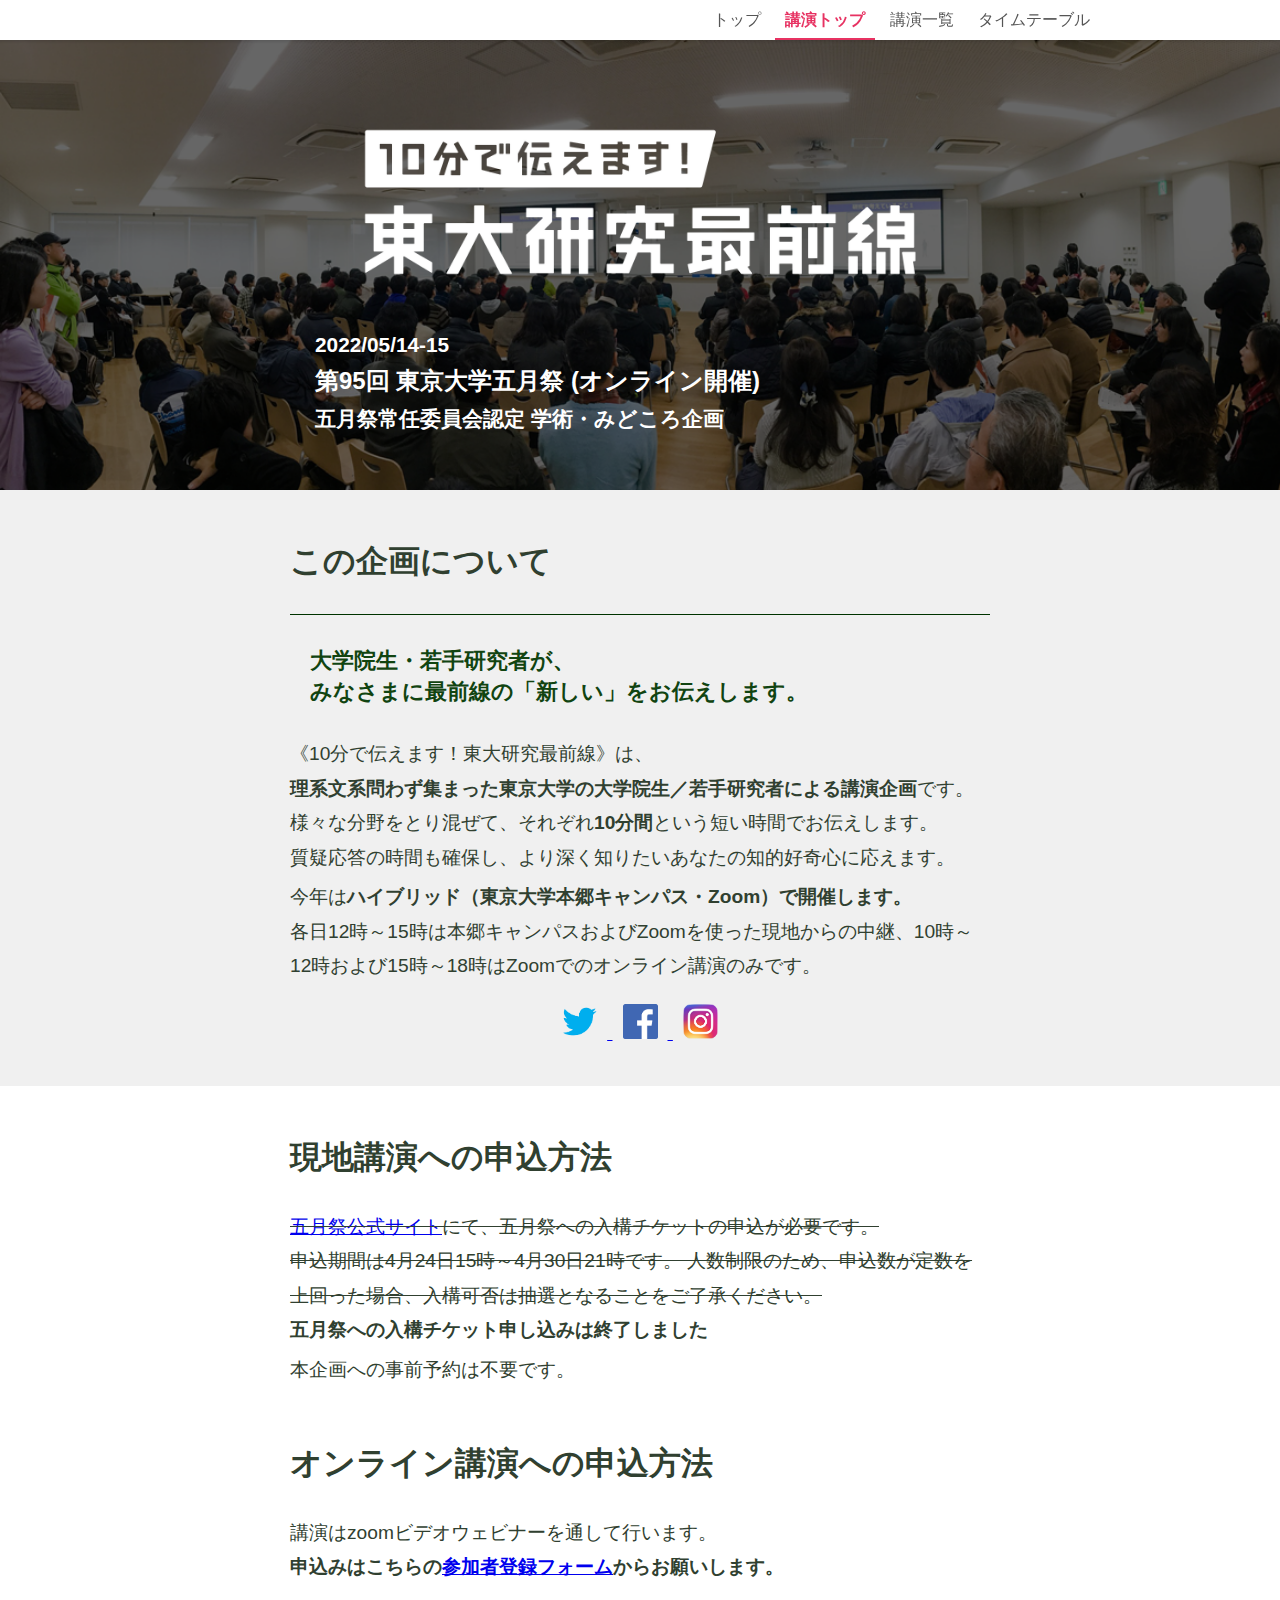
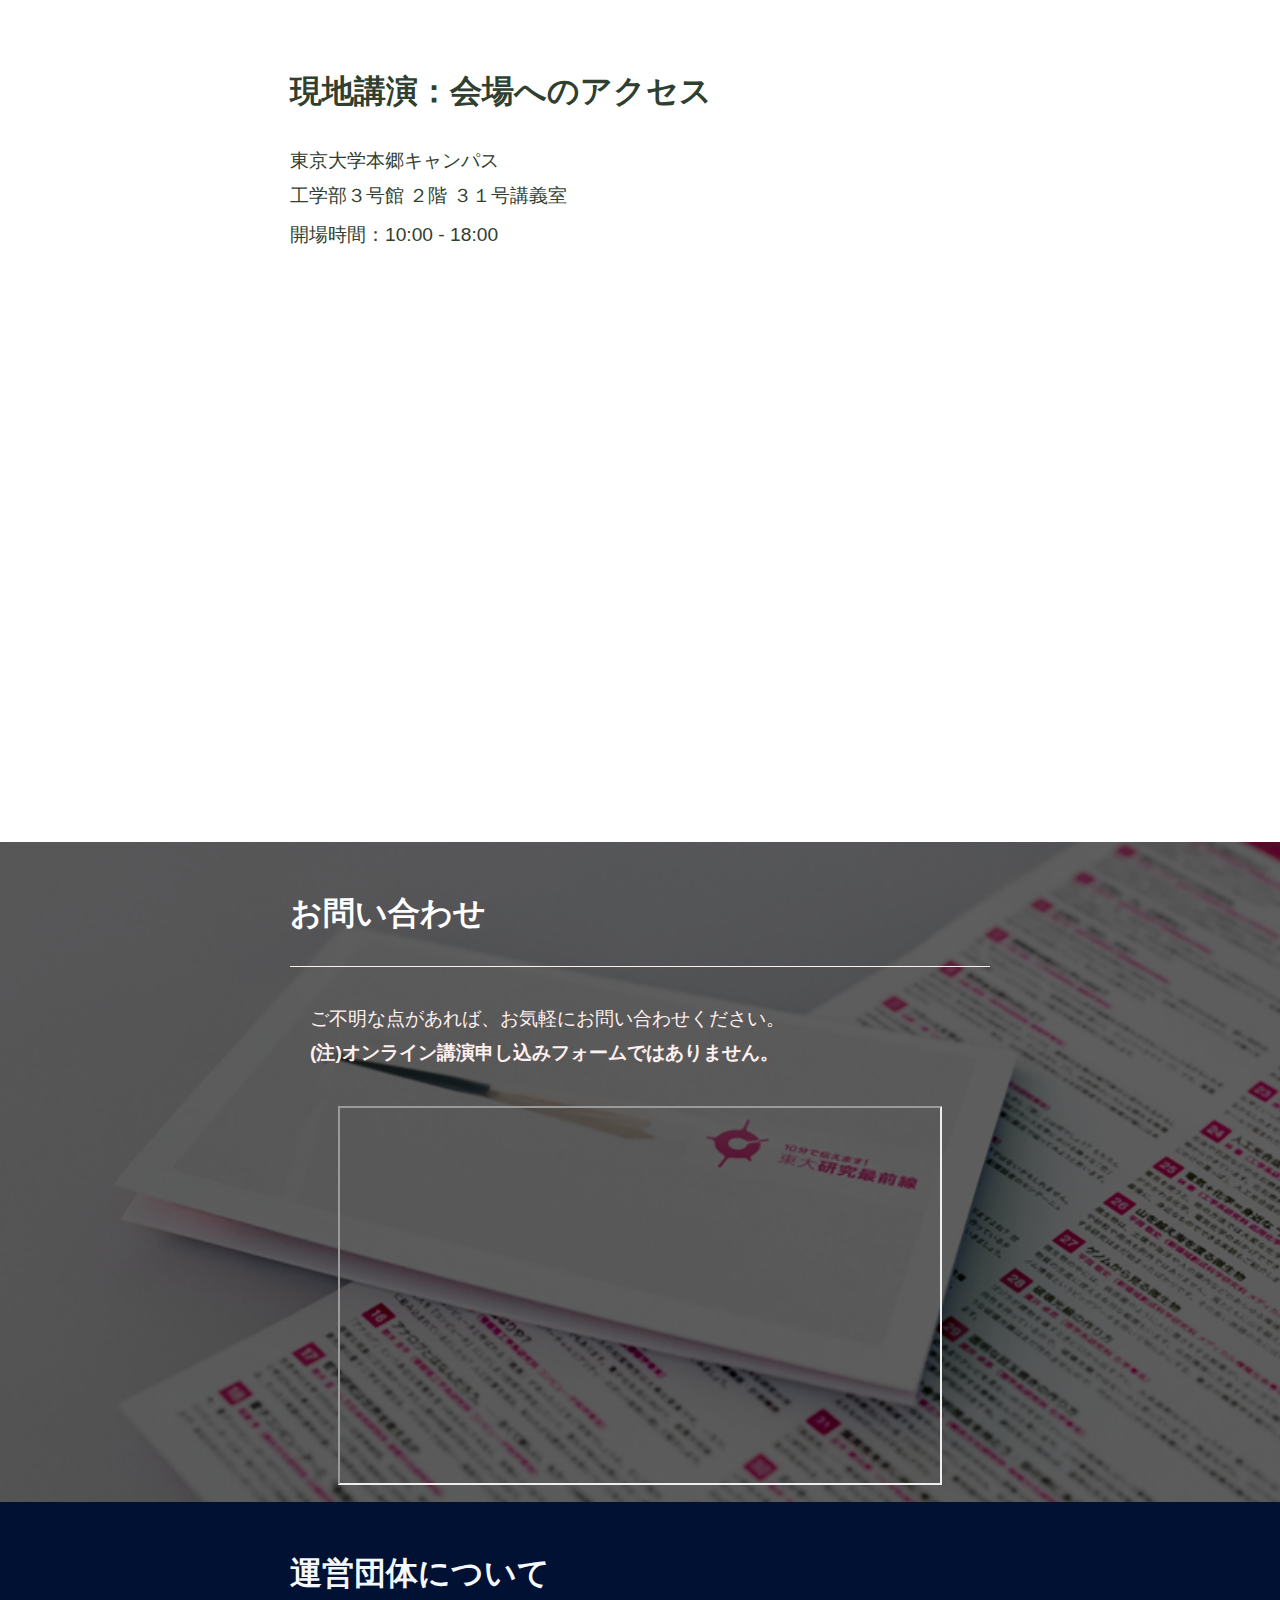
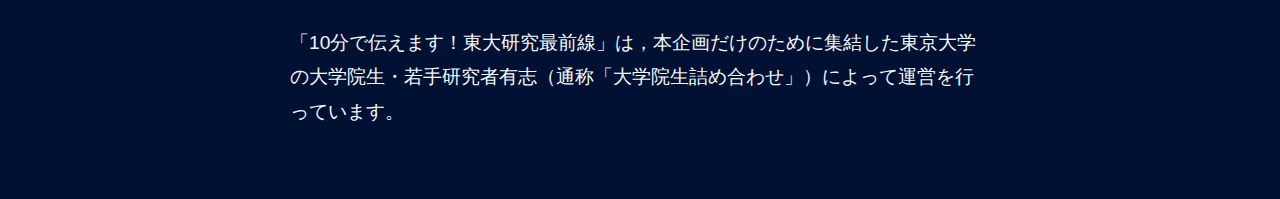
==== commit d8d3e051: "Update index.html" ====
--- a/index.html
+++ b/index.html
@@ -143,7 +143,7 @@
             <div class="article-headline">
                 <p>
                     ご不明な点があれば、お気軽にお問い合わせください。
-                    <br>(注)オンライン講演申し込みフォームではありません。
+                    <br><b>(注)オンライン講演申し込みフォームではありません。</b>
                 </p>
             </div>
             <div id="inquiry-form-pc">
